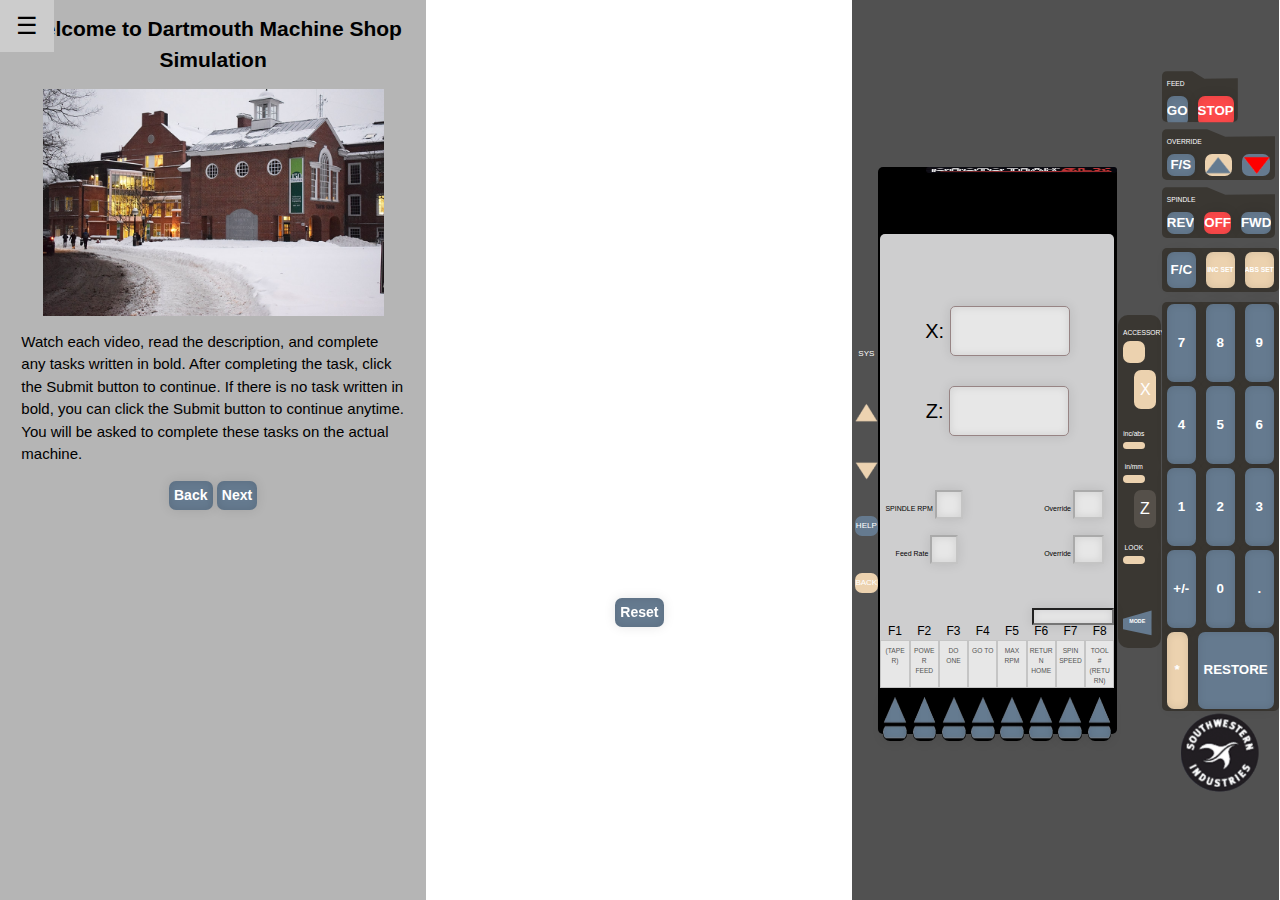
==== group1.html @ f1ad0936 "Three groups" ====
<!DOCTYPE html>
<html>
<head>
    <link rel="stylesheet" href="https://www.w3schools.com/w3css/4/w3.css">
    <link rel="stylesheet" href="res/css/styles.css">
    <script src="https://ajax.googleapis.com/ajax/libs/jquery/3.3.1/jquery.min.js"></script>
    <script src='https://d3js.org/d3.v3.min.js'></script>
    <script src="https://cdn.babylonjs.com/babylon.js"></script>
    <script src="https://preview.babylonjs.com/loaders/babylonjs.loaders.min.js"></script>
    <title>Lathe</title>

</head>

<body>

  <div class="w3-sidebar w3-bar-block w3-card w3-animate-left" style="display:none" id="mySidebar">
      <button class="w3-bar-item w3-button w3-large" onclick="w3_close()">Close &times;</button>
      <div class="btn-group">
          <button onclick="PlaylistVideo(0)"> Introduction</button>
          <button onclick="PlaylistVideo(1)"> Timelapse</button>
          <button onclick="PlaylistVideo(2)"> Safety</button>
          <button onclick="PlaylistVideo(3)">LatheParts</button>
          <button onclick="PlaylistVideo(4)">LoadingChuck</button>
          <button onclick="PlaylistVideo(5)">TurnOnSpindle</button>
          <button onclick="PlaylistVideo(6)">ConstantRPM</button>
          <button onclick="PlaylistVideo(7)">ConstantSFM</button>
          <button onclick="PlaylistVideo(8)">XZCoordinate</button>
          <button onclick="PlaylistVideo(9)">XZWheels</button>
          <button onclick="PlaylistVideo(10)">FineCoarseControl</button>
          <button onclick="PlaylistVideo(11)">ZCoordinate</button>
          <button onclick="PlaylistVideo(12)">XCoordinate</button>
          <button onclick="PlaylistVideo(13)">GoToPosition</button>
          <button onclick="PlaylistVideo(14)">AggressiveCut</button>
      </div>

    </div>

  <div id="main">

    <div class="w3-teal">
        <button id="openNav" class="w3-button w3-teal w3-xlarge" onclick="w3_open()">&#9776;</button>
      </div>

    <div class="split left">
          <div>
            <div id="title">Welcome to Dartmouth Machine Shop Simulation</div>
            <img id="cover" src="res/imgs/img_test1.jpg" />
            <iframe id="player" style="display:none" frameborder="0"></iframe>
            <p id="description" >Watch each video, read the description, and complete any tasks written in bold. After completing the task, click the Submit button to continue. If there is no task written in bold, you can click the Submit button to continue anytime. You will be asked to complete these tasks on the actual machine.</p>
            <input type="button" class="button" value="Back" onclick="switchVideo('back')" />
            <!-- <input type="button" class="button" value="PlayList" onclick="" /> -->
            <input type="button" class="button" value="Next" onclick="switchVideo('next')" />
          </div>

    </div>

    <div class="split mid">

        <canvas id="canvas"></canvas>



        <figure>
            <svg></svg>
        </figure>

        <input type="button" class="button" value="Reset" onclick="reset()"/>


    </div>

    <div class="split right" style="padding-top: 0px;">
        <section class="control-panel">
            <div class = "leftControlBtn">
                <button class = "rbtn1" id="sys">SYS </button>
                <button class = "rbtn1" id = "upbtn">  <img src="res/imgs/UU.png"> </button>
                <button class = "rbtn1" id = "downbtn">  <img src="res/imgs/DD.png"> </button>
                <button class = "rbtn1" id = "help">  HELP </button>
                <button class = "rbtn1" id = "back">  BACK </button>
            </div>

            <div class = "readout-full">
                <div class = "logo">
                    <img src="res/imgs/redbtn.png" id = 'redbtn'>
                    <img src="res/imgs/logo.png" id = 'readout-logo'>
                </div>

                <div class = "readout">
                    <div class = XZ-coord>
                        <div class = "x-coord">
                            <p> <label>X: </label> <input id=xvar type="text" value="" name="xvar" disabled/><br /></p>
                        </div>
                        <div class = "z-coord">
                            <p> <label>Z: </label> <input id=zvar type="text" value="" name="zvar" disabled/><br /></p>
                        </div>
                    </div>

                    <div class = "text-field">
                        <div class = "text_row1">
                            <p id="p0"> <label id='tx1'>SPINDLE RPM </label> <input id=rpm type="text" value="" name="rpm" disabled/><br /></p>
                            <p id="p1"> <label id='tx1'>Override </label> <input id=overrite type="text" value="" name="overrite" disabled/><br /></p>
                        </div>
                        <div class = "text_row1">
                            <p id="p2"> <label id='tx1'>Feed Rate </label> <input id=frate type="text" value="" name="frate" disabled/><br /></p>
                            <p id="p1"> <label id='tx1'>Override </label> <input id=overrite type="text" value="" name="overrite" disabled/><br /></p>
                        </div>

                    </div>

                    <input type="text" value="" id="buffer" readonly>

                    <div class = "function">
                        <div class = "fnumber">
                            <label id = "h1">F1</label>
                            <textarea id=f1 disabled>(TAPER)</textarea>
                        </div>
                        <div class = "fnumber">
                            <label id = "h1">F2</label>
                            <textarea id=f2 disabled>POWER FEED</textarea>
                        </div>
                        <div class = "fnumber">
                            <label id = "h1">F3</label>
                            <textarea id=f3 disabled>DO ONE</textarea>
                        </div>
                        <div class = "fnumber">
                            <label id = "h1">F4</label>
                            <textarea id=f4 disabled>GO TO</textarea>
                        </div>
                        <div class = "fnumber">
                            <label id = "h1">F5</label>
                            <textarea id=f5 disabled>MAX RPM</textarea>
                        </div>
                        <div class = "fnumber">
                            <label id = "h1">F6</label>
                            <textarea id=f6 disabled>RETURN HOME</textarea>
                        </div>
                        <div class = "fnumber">
                            <label id = "h1">F7</label>
                            <textarea id=f7 disabled>SPIN SPEED</textarea>
                        </div>
                        <div class = "fnumber">
                            <label id = "h1">F8</label>
                            <textarea id=f8 disabled>TOOL # (RETURN)</textarea>
                        </div>
                    </div>
                </div>


                <div class = "readou-button">
                    <input type="button" class = "rbtn" value=" " id="f1btn" onclick="controlPressed('TAPER')" style="background-image: url(res/imgs/rbtn.png); background-size:100% 100%;height: 100%;width: 10%;">
                    <input type="button" class = "rbtn" value=" " id="f2btn" onclick="controlPressed('POWERFEED')" style="background-image: url(res/imgs/rbtn.png); background-size:100% 100%;height: 100%;width: 10%;">
                    <input type="button" class = "rbtn" value=" " id="f3btn" onclick="controlPressed('DOONE')" style="background-image: url(res/imgs/rbtn.png); background-size:100% 100%;height: 100%;width: 10%;">
                    <input type="button" class = "rbtn" value=" " id="f4btn" onclick="controlPressed('GOTO')" style="background-image: url(res/imgs/rbtn.png); background-size:100% 100%;height: 100%;width: 10%;">
                    <input type="button" class = "rbtn" value=" " id="f5btn" onclick="controlPressed('MAX_RPM')" style="background-image: url(res/imgs/rbtn.png); background-size:100% 100%;height: 100%;width: 10%;">
                    <input type="button" class = "rbtn" value=" " id="f6btn" onclick="controlPressed('RETURNHOME')" style="background-image: url(res/imgs/rbtn.png); background-size:100% 100%;height: 100%;width: 10%;">
                    <input type="button" class = "rbtn" value=" " id="f7btn" onclick="controlPressed('RPM')" style="background-image: url(res/imgs/rbtn.png); background-size:100% 100%;height: 100%;width: 10%;">
                    <input type="button" class = "rbtn" value=" " id="f8btn" onclick="controlPressed('TOOLRET')" style="background-image: url(res/imgs/rbtn.png); background-size:100% 100%;height: 100%;width: 10%;">
                </div>
            </div>


            <div class = "xz-input">
                <div class = "accessory" id = "firtbtn">
                    <label id = "button-header"><btn_text>ACCESSORY</btn_text></label>
                    <button class = "accbutton" id = "acc"></button>
                </div>
                <button class = "XZbutton" id = "Xbutton">X</button>

                <div class = "accessory">
                    <label id = "button-header1"><btn_text>inc/abs</btn_text></label>
                    <button class = "accbutton" id = "inc-abs"></button>
                </div>

                <div class = "accessory">
                    <label id = "button-header1"><btn_text>in/mm</btn_text></label>
                    <button class = "accbutton" id = "in-mm"></button>
                </div>


                <button class = "XZbutton" id = "Zbutton">Z</button>

                <div class = "accessory" id = "lookdiv">
                    <label id = "button-header1"><btn_text>LOOK</btn_text></label>
                    <button class = "accbutton" id = "look"></button>
                </div>

                <button class = "XZbutton" id = "mode">MODE</button>
            </div>

            <div class = "leftKeybord" id = "row1">

                <div class = "row3" id= "firstrow">

                    <label id =  "SPINDLE"><btn_text>FEED</btn_text></label>
                    <div class = "btn">

                        <input type="button" class="sbutton" value="GO" id = "GO" onclick='controlPressed("GO");'/>
                        <input type="button" class="sbutton" value="STOP" id = "STOP"  onclick="setAbsPos()" />
                    </div>
                </div>

                <div class = "row3">
                    <label id =  "SPINDLE"><btn_text>OVERRIDE</btn_text></label>
                    <div class = "btn">
                        <input type="button" class="sbutton" value="F/S" id = "FS"  onclick="setAbsPos()" />
                        <button class = "sbutton" id = "UP">  <img src="res/imgs/UA.png"> </button>
                        <button class = "sbutton" id = "DOWN">  <img src="res/imgs/DA.png"> </button>
                    </div>
                </div>

                <div class = "row3">
                    <label id =  "SPINDLE"><btn_text>SPINDLE</btn_text></label>
                    <div class = "btn">
                        <input type="button" class="sbutton" value="REV" id = "rev"  onclick="spindle(this)"/>
                        <input type="button" class="sbutton" value="OFF" id = "off"  onclick="spindle(this)" />
                        <input type="button" class="sbutton" value="FWD" id = "FWD"  onclick="spindle(this)" />
                    </div>
                </div>

                <div class = "row4">
                    <input type="button" class="sbutton" value="F/C" onclick="controlPressed('FC')" id="FC" />
                    <input type="button" class="sbutton" value="INC SET" id="IncSet" onclick="setIncPos()" />
                    <input type="button" class="sbutton" value="ABS SET" id="AbsSet" onclick="setAbsPos()" />
                </div>

                <div class = 'keyboard'>
                    <div class = "row">
                        <input type="button" class="fbutton" id = "numButton" value="7" onclick="numberPressed(this)"; />
                        <input type="button" class="fbutton" id = "numButton" value="8" onclick="numberPressed(this)"; />
                        <input type="button" class="fbutton" id = "numButton" value="9" onclick="numberPressed(this)"; />
                    </div>
                    <div class = "row">
                        <input type="button" class="fbutton" id = "numButton" value="4" onclick="numberPressed(this)"; />
                        <input type="button" class="fbutton" id = "numButton" value="5" onclick="numberPressed(this)"; />
                        <input type="button" class="fbutton" id = "numButton" value="6" onclick="numberPressed(this)"; />
                    </div>
                    <div class = "row">
                        <input type="button" class="fbutton" id = "numButton" value="1" onclick="numberPressed(this)"; />
                        <input type="button" class="fbutton" id = "numButton" value="2" onclick="numberPressed(this)"; />
                        <input type="button" class="fbutton" id = "numButton" value="3" onclick="numberPressed(this)"; />
                    </div>
                    <div class = "row">
                        <input type="button" class="fbutton" value="+/-" onclick="numberPressed(this)"; />
                        <input type="button" class="fbutton" id = "numButton" value="0" onclick="numberPressed(this)"; />
                        <input type="button" class="fbutton" value="." onclick="numberPressed(this)"; />
                    </div>
                    <div class = "row">
                        <input type="button" class="fbutton" id="abtn" value="*" />
                        <input type="button" class="fbutton" id="restorebtn" value="RESTORE" onclick="restore()"; />
                    </div>
                </div>
                <div class = "buttomlogo">
                    <img src="res/imgs/bottomLogo.png" id = 'blogo'>
                </div>

            </div>

        </section>
    </div>
  </div>

<script>
function w3_open() {
  document.getElementById("main").style.marginLeft = "0%";
  document.getElementById("mySidebar").style.width = "25%";
  document.getElementById("mySidebar").style.display = "block";
  document.getElementById("openNav").style.display = 'none';
}
function w3_close() {
  document.getElementById("main").style.marginLeft = "0%";
  document.getElementById("mySidebar").style.display = "none";
  document.getElementById("openNav").style.display = "inline-block";
}
</script>

<script type="text/javascript" src="res/js/secret.js"></script>
<script type="text/javascript" src="res/js/lathe.js"></script>
<script type="text/javascript" src="res/js/group1.js"></script>
<script type="text/javascript" src="res/js/timer.js"></script>
<script type="text/javascript" src="res/js/simulation.js" defer></script>
</body>

</html>
---- res/css/styles.css ----
canvas#canvas {
    width: 98%;
    height: 400px;
    margin-top: 5px;
}

html {
  height: 70%;
}

body {
  height:100%;
    margin:0px;
}


section {
  border-radius: 5px;
}

p {
  text-align: left;
}

btn_text {
    font-size: 5pt;
}

.leftControlBtn {
  justify-content: center;
  display: flex;
  flex-direction: column;
  padding-left: 0.5%;
  height: 75%;
  width: 6%;
}

.rbtn1 {
  background: black;
  border: none;
  margin-top: 158%;
  height: 3%;
  text-decoration: none;
  display: inline-block;
  border-radius: 7px;
  cursor: pointer;
  padding-top: 0px;
  padding-bottom: 0px;
  padding-right: 0px;
  padding-left: 0px;

}


.rbtn1 img{
  width:100%;
  height: 98%;
}

button#sys,button#help,button#back {
  font-size: 6pt;
  color: white;
  text-align: center;
  background: transparent;
}


button#help {

    background-color: #657a8f;
}

button#back {
    background-color: #ecd2af;
}
button#upbtn,button#downbtn {
    background: transparent;
}

img#blogo {
    width: 70%;
}

.control-panel {
  display: flex;
  width: 100%;
  height: 100%;
  background: #515151;
  text-align: center;
  align-items: center;
  /* height: 600px; */
}


.readout-full{
  display: flex;
  flex-direction: column;
  align-items: flex-start;
  justify-content: space-around;
  width: 56%;
  height: 63%;
  background: black;
  border-radius: 5px;
}

img#readout-logo {
    width: 80%;
        height: 10%;
    border-radius: 5px;
}


.logo {
    flex-direction: row;
    width: 100%;
    display: flex;
    justify-content: flex-end;
    /* border-radius: 19px; */
}

img#redbtn {
    width: 20%;
    padding: -4px;
    padding-bottom: 20px;
    height: 10%;
}

/* This is the readout section */
.readout {
    display: flex;
      flex-direction: column;
      /* flex: 3; */
      width: 98%;
      margin-left: 1%;
      height: 88%;
      background: #cececf;
      text-align: center;
      /* flex-grow: 6; */
      border-radius: 5px;
      position: relative;
      justify-content: space-between;
      /* margin: 4px; */
      margin-bottom: 6%;
}
.readou-button {
  height: 8%;
  width: 100%;
  justify-content: space-evenly;
  display: flex;
  align-items: center;
  flex-direction: row;

}

img#rbtnimg {
    height: 38px;
}
.rbtn{
  background: black;
  border: none;
  margin-top: 15px;
  text-decoration: none;
  display: inline-block;
  border-radius: 7px;
  cursor: pointer;
}

input#xvar {
  border: 1px solid #978484!important;
  border-radius: 5px;
  height: 50px;
  width:120px;
    margin:40% 0 0 0;
}

input#zvar {
  border: 1px solid #978484!important;
  border-radius: 5px;
  height: 50px;
  width: 120px;
    margin:0 0 10% 0;
}

label {
  font-size: 20px;
}

.XZ-coord {
    display: flex;
    flex-direction: column;
    align-items: center;
}

.text_row1 {
    display: flex;
      flex-direction: row;
      height: 50%;
      align-items: flex-start;
      justify-content: space-between;
      /* margin: 0 10% 0; */
}

p#p0 {
    width: 40%;
    margin-left: 5px;
    margin-top: 0px;
    margin-bottom: 0px;

}

p#p1 {
    width: 30%;
    margin-left: 5px;
    margin-top: 0px;
    margin-bottom: 0px;

}

p#p2 {
    width: 40%;
    margin-left: 6.5%;
    margin-top: 0px;
    margin-bottom: 0px;

}

label#tx1 {
    font-size: 7px;
}
input#rpm {
  width: 30%;
  height: 80%;
}
input#overrite {
    width: 44%;
    height: 80%;
}
input#frate {
  width: 30%;
  height: 80%;
}
.text-field {
  display: flex;
  flex-direction: column;
  width: 100%;
      height: 20%;
}


input {
  font-family:Helvetica, Arial, sans-serif;
  font-size:15pt;
  /* border: 5px solid white; */
  -webkit-box-shadow:
    inset 0 0 5px  rgba(0,0,0,0.1),
          0 0 8px rgba(0,0,0,0.1);
  -moz-box-shadow:
    inset 0 0 8px  rgba(0,0,0,0.1),
          0 0 12px rgba(0,0,0,0.1);
  box-shadow:
    inset 0 0 8px  rgba(0,0,0,0.1),
          0 0 12px rgba(0,0,0,0.1);
  /* padding: 15px; */
  background: rgba(255,255,255,0.5);
  /* margin: 0 0 10px 0; */
}

input#buffer {
    width: 35%;
    height: 4%;
    position: absolute;
    bottom: 11%;
    right: 0;
    font-size: 8pt;
}

.fnumber {
    display: flex;
    width: 12.5%;
    height: 100%;
    flex-direction: column;
    margin-top: 19px;
}

.function {
    height: 16%;
    display: flex;
}

label#h1 {
    font-size: 12px;
}

textarea {
    resize: none;
    text-align: center;
    font-size: 5pt;
    background-color: #e7e7e7;
    width: 100%;
    height: 68%;
    padding-top: 16%;
}

/* This is the XZ input section */
.xz-input {
  font-size: 14px;
  display: flex;
  margin-left: 0.3%;
  flex-direction: column;
  align-items: flex-start;
  width: 10%;
  justify-content: space-between;
  height: 37%;
  border-radius: 10px;
  background: #3a3732;
  margin-top: 15%;
}

.XZbutton {
  background: #ecd2af;
  border: none;
  color: white;
  height: 40px;
  width: 51%;
  text-align: center;
  text-decoration: none;
  display: inline-block;
  border-radius: 7px;
  font-size: 16px;
  margin: 7px 5px;
  cursor: pointer;

}


.accessory{
  display: flex;
  width: 51%;
  height: 30px;
  flex-direction: column;
  margin-left: 5px;
  margin-top: 5px;
}

div#firtbtn {
    height: 45px;
}

label#button-header {
    color: white;
    font-size: 14px;

}

label#button-header1 {
    color: white;
    font-size: 14px;
}

button#mode {
  clip-path: polygon(0 41%, 100% 19%, 100% 84%, 0 68%);
  width: 67%;
  font-size: 12px;
  font-weight: 600;
  margin-top: 39px;
  font-size: 4pt;
  }

.accbutton {
    background: #ecd2af;
    border: none;
    /* color: white; */
    height: 100%;
    width: 100%;
    /* padding: 0px 10px; */
    /* text-align: center; */
    /* text-decoration: none; */
    display: inline-block;
    border-radius: 7px;
    font-size: 16px;
    /* margin: 7px 5px; */
    cursor: pointer;
  }

button#Xbutton, #Zbutton {
    align-self: flex-end;

}

#lookdiv{
  margin-top: 0px;
}

#Zbutton {
  background: #55504a;
}

#mode {
  background-color: #657a8f;
}


/* This is the button-control seciton*/

.keyboard {
  display: flex;
  flex-direction: column;
  align-items: center;
  justify-content: space-evenly;
  width: 100%;
  height: 50%;
  flex: 2;
  background: #3a3732;
  border-radius: 5px;
}

.leftKeybord {
  display: flex;
      flex-direction: column;
      align-items: flex-start;
      justify-content: space-evenly;
      width: 100%;
      height: 81%;
      flex: 2;
      border-radius: 5px;
      margin-left: 0.3%;
      margin-bottom: 10%;
}


.row3{
  display: flex;
  flex-direction: column;
  align-items: flex-start;
  border-radius: 5px;
  background: #3a3732;
  width: 97%;
  margin-top: 7px;
  clip-path: polygon(40% 0, 56% 15%, 100% 14%, 100% 100%, 0 100%, 0 0);
}

.row4{
    display: flex;
    flex-direction: row;
    border-radius: 5px;
    background: #3a3732;
    width: 100%;
    margin-top: 10px;
    margin-bottom: 10px;
    height: 6%;

}

.btn{
  display: flex;
  flex-direction: row;
  width: 100%;
}

.row {
  display: flex;
  flex-direction: row;
  width: 100%;
  height: 20%;
}

.sbutton {
  background-color: #657a8f;
  border: none;
  color: white;
  width:33.3%;
  text-align: center;
  text-decoration: none;
  display: inline-block;
  border-radius: 7px;
  font-size: 12px;
  margin: 4px 5px;
  font-weight: bold;
  cursor: pointer;
  background-repeat:no-repeat;
  padding-left: 0px;
  padding-right: 0px;
}
.sbutton:hover, .rbtn:hover, .rbtn:hover, .accbutton:hover, .fbutton:hover, .subbutton:hover, .XZbutton:hover,
.rbtn1:hover {
  box-shadow: 0 12px 16px 0 rgba(0,0,0,0.24), 0 17px 50px 0 rgba(0,0,0,0.19);
}

/* padding-top: 12px;
clip-path: polygon(47% 0, 56% 15%, 100% 14%, 100% 100%, 0 100%, 0 0); */

.subbutton {
  background-color: #657a8f;
  border: none;
  color: white;
  text-align: center;
  text-decoration: none;
  display: inline-block;
  border-radius: 7px;
  font-size: 14px;
  margin: 4px 5px;
  font-weight: bold;
  cursor: pointer;
  padding: 6px 8px;


}

#FC {
  font-size: 10pt;
}

#IncSet {
  background-color: #ecd2af;
  font-size: 5pt;
}

#AbsSet {
  background-color: #ecd2af;
  font-size: 5pt;
}

#rev {
  font-size: 10pt;
}

#off {
  font-size: 10pt;
  background: #fc494a;
}

#FWD {
  font-size: 10pt;
}

#FS {
    font-size: 10pt;
    width: 33%;
}

#UP {
  width: 33%;
  background-color: #ecd2af;
}

#DOWN {
  width: 33%;
}

.sbutton img{
  width: 96%;
  height: 96%;
}
#GO {
  width: 48%;
  font-size: 10pt;
  height: 100%;
  text-align: center;
}

#STOP {
  background: #fc494a;
  width: 48%;
  font-size: 10pt;
  height: 100%;
}
#row1{
  width:20%
}

#firstrow {
    width: 65%;
}
#SPINDLE{
  font-size: 14px;
  color: white;
  padding-left: 5px;
}


.fbutton {
  background-color: #657a8f;
  border: none;
  color: white;
  width: 33.3%;
  text-align: center;
  text-decoration: none;
  display: inline-block;
  border-radius: 7px;
  font-size: 10pt;
  margin: 2px 5px;
  font-weight: bold;
  cursor: pointer;
}

#restorebtn{
    width:67.7%;
    background-color: #657a8f;

}

#abtn{
    background-color: #ecd2af;
}


.video{
  box-shadow: 0 12px 16px 0 rgba(0,0,0,0.24), 0 17px 50px 0 rgba(0,0,0,0.19);
  border-radius: 7px;
  background-color: #657a8f;
  display: flex;
  flex-direction: column;
}

/* Split the screen into three columns */
.split {
  height: 100%;
  position: fixed;
  z-index: 1;
  top: 0;
  /* //overflow-x: scroll; */
}

/* Control the left side */
.left {
    width: 33.3%;
    text-align: center;
    overflow-y: scroll;
    background: #b5b5b5;
}

/* Control the middle */
.mid {
    left: 33.3%;
    width: 33.3%;
    text-align: center;
}

/* Control the right side */
.right {
    left: 66.6%;
    width: 33.3%;
    display:flex;
    justify-content:center;
    flex-direction:column;
    background: #515151;
}

#title {
    font-size: 1.4em;
    font-family: Helvetica, Arial, sans-serif;
    margin-top: 3%;
    margin-bottom: 3%;
    font-weight: bold;
}

#cover {
    display: block;
    margin: auto;
    width: 80%;
    height: 50%;
}

#player {
    /* display property set programmatically */
    margin: auto;
    width: 24em;
    height: 16em;
}

#description {
    font-size: 1em;
    padding-left: 5%;
    padding-right: 5%;
    font-family: Helvetica, Arial, sans-serif;
}

/* Setting space for a break element for the description text */
br {
    line-height: 170%;
}

.button {
    display: table-cell;
    background-color: #657a8f;
    border: none;
    color: white;
    padding: 0.9% 1.2%;
    text-align: center;
    text-decoration: none;
    border-radius: 7px;
    font-size: 14px;
    font-weight: bold;
    cursor: pointer;
    margin-bottom: 3%;
}

#Timer {
    background-color:#419D78;
    color:#EFD0CA;
    font-size:20px;
    text-align:center;
}

.outer1 {
    fill: black;
}

.outer2 {
    fill: #5D5D5D;
}

.rotatable1 {
    fill: #5D5D5D;
}

.rotatable2 {
    fill: black;
}

.cutting_tool {
    fill: #323232;
}

hr {
    margin-bottom: 15px;
}
.w3-sidebar, .w3-bar-block, .w3-card, .w3-animate-left, .w3-teal {
    /* left: 66.6%;
    width: 33.3%; */
    position: absolute;
    z-index: 999;
}

.btn-group button {
  background-color: black; /* Green background */
  border: 1px solid green; /* Green border */
  color: white; /* White text */
  padding: 10px; /* Some padding */
  cursor: pointer; /* Pointer/hand icon */
  width: 100%; /* Set a width if needed */
  display: block; /* Make the buttons appear below each other */
}

.btn-group button:not(:last-child) {
  border-bottom: none; /* Prevent double borders */
}

/* Add a background color on hover */
.btn-group button:hover {
  background-color: #3e8e41;
}

.w3-sidebar, .w3-bar-block, .w3-card, .w3-animate-left, .w3-teal {
    /* left: 66.6%;
    width: 33.3%; */
    position: absolute;
    z-index: 999;
}

.btn-group button {
  background-color: black; /* Green background */
  border: 1px solid green; /* Green border */
  color: white; /* White text */
  padding: 10px; /* Some padding */
  cursor: pointer; /* Pointer/hand icon */
  width: 100%; /* Set a width if needed */
  display: block; /* Make the buttons appear below each other */
}

.btn-group button:not(:last-child) {
  border-bottom: none; /* Prevent double borders */
}

/* Add a background color on hover */
.btn-group button:hover {
  background-color: #3e8e41;
}
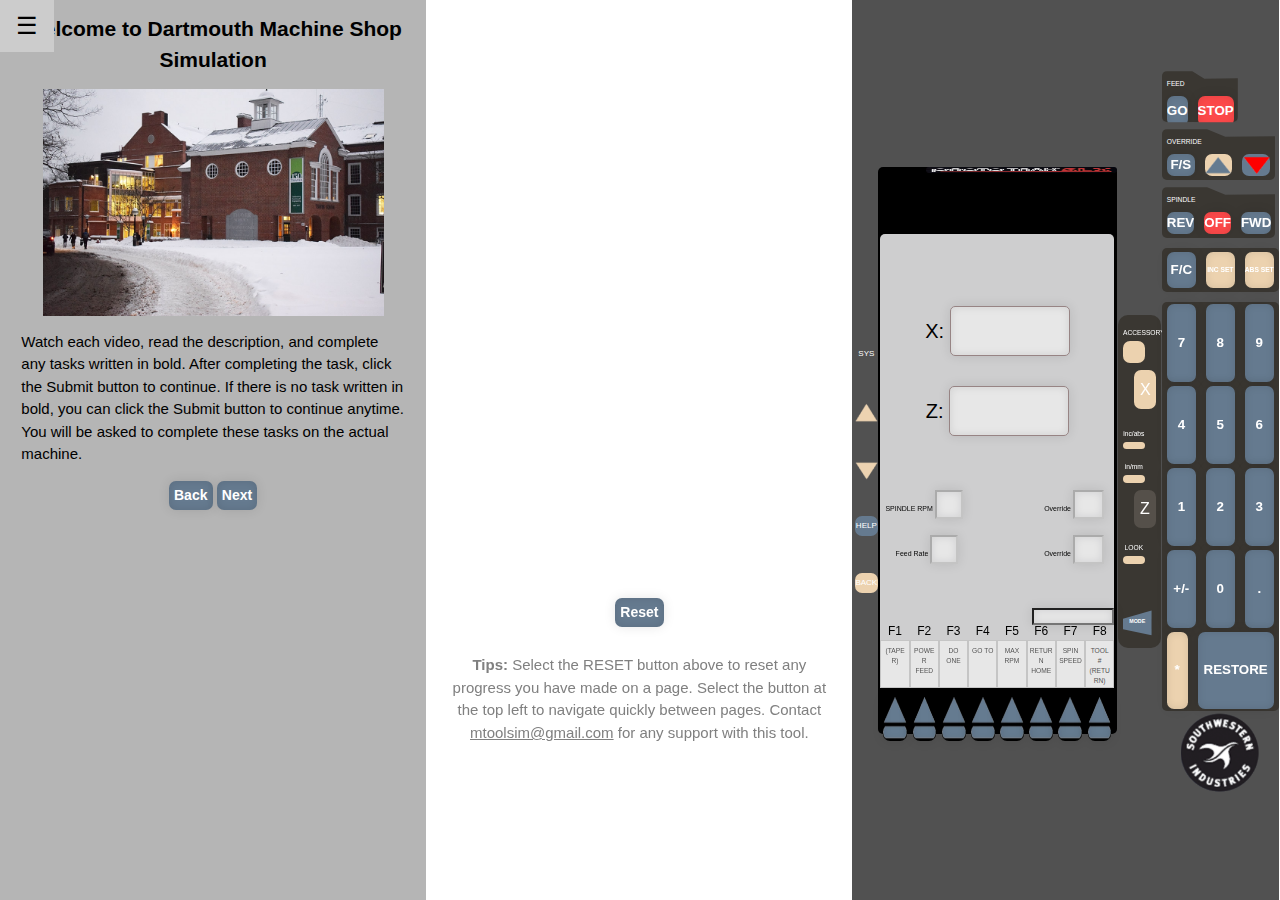
==== commit 9b9e2902: "Fixed some problems between different group pages" ====
--- a/group1.html
+++ b/group1.html
@@ -46,9 +46,9 @@
             <div id="title">Welcome to Dartmouth Machine Shop Simulation</div>
             <img id="cover" src="res/imgs/img_test1.jpg" />
             <iframe id="player" style="display:none" frameborder="0"></iframe>
-            <p id="description" >Watch each video, read the description, and complete any tasks written in bold. After completing the task, click the Submit button to continue. If there is no task written in bold, you can click the Submit button to continue anytime. You will be asked to complete these tasks on the actual machine.</p>
+            <p id="description" class="description">Watch each video, read the description, and complete any tasks written in bold. After completing the task, click the Submit button to continue. If there is no task written in bold, you can click the Submit button to continue anytime. You will be asked to complete these tasks on the actual machine.</p>
+            <p id="todo" class="description"></p>
             <input type="button" class="button" value="Back" onclick="switchVideo('back')" />
-            <!-- <input type="button" class="button" value="PlayList" onclick="" /> -->
             <input type="button" class="button" value="Next" onclick="switchVideo('next')" />
           </div>
 
@@ -57,14 +57,14 @@
     <div class="split mid">
 
         <canvas id="canvas"></canvas>
-
-
 
         <figure>
             <svg></svg>
         </figure>
 
         <input type="button" class="button" value="Reset" onclick="reset()"/>
+
+        <p class="description" style="text-align:center;color:gray"><strong>Tips:</strong> Select the RESET button above to reset any progress you have made on a page. Select the button at the top left to navigate quickly between pages. Contact <a href="mailto:mtoolsim@gmail.com">mtoolsim@gmail.com</a> for any support with this tool.</p>
 
 
     </div>
--- a/res/css/styles.css
+++ b/res/css/styles.css
@@ -665,11 +665,11 @@
 #player {
     /* display property set programmatically */
     margin: auto;
-    width: 24em;
-    height: 16em;
-}
-
-#description {
+    width: 30em;
+    height: 20em;
+}
+
+.description {
     font-size: 1em;
     padding-left: 5%;
     padding-right: 5%;
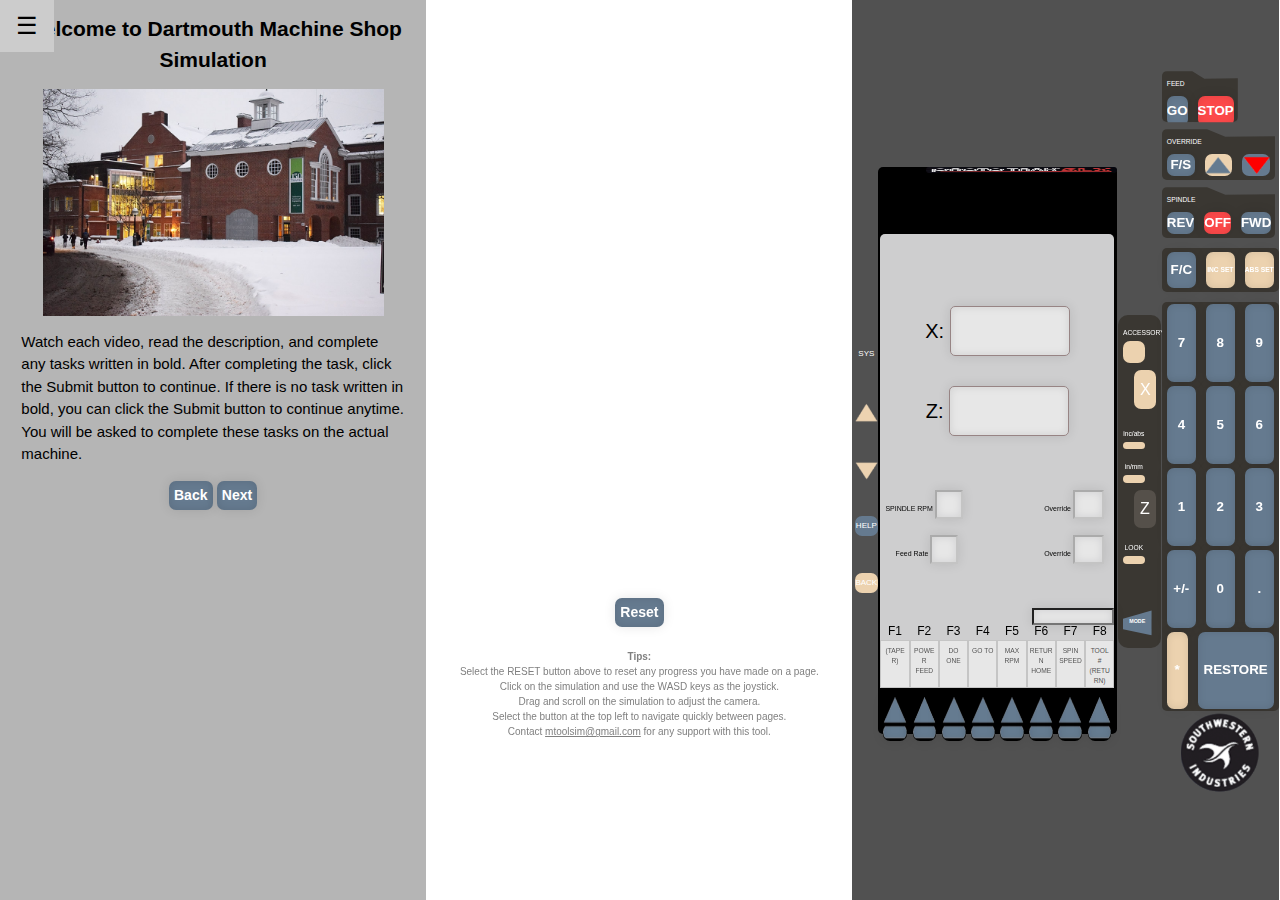
==== commit 42d5e305: "Adjusted text at the bottom of the pages ... done for tonight" ====
--- a/group1.html
+++ b/group1.html
@@ -64,7 +64,7 @@
 
         <input type="button" class="button" value="Reset" onclick="reset()"/>
 
-        <p class="description" style="text-align:center;color:gray"><strong>Tips:</strong> Select the RESET button above to reset any progress you have made on a page. Select the button at the top left to navigate quickly between pages. Contact <a href="mailto:mtoolsim@gmail.com">mtoolsim@gmail.com</a> for any support with this tool.</p>
+        <p class="description" style="text-align:center;color:gray;font-size:x-small"><strong>Tips:</strong><br>Select the RESET button above to reset any progress you have made on a page.<br>Click on the simulation and use the WASD keys as the joystick.<br>Drag and scroll on the simulation to adjust the camera.<br>Select the button at the top left to navigate quickly between pages.<br>Contact <a href="mailto:mtoolsim@gmail.com">mtoolsim@gmail.com</a> for any support with this tool.</p>
 
 
     </div>
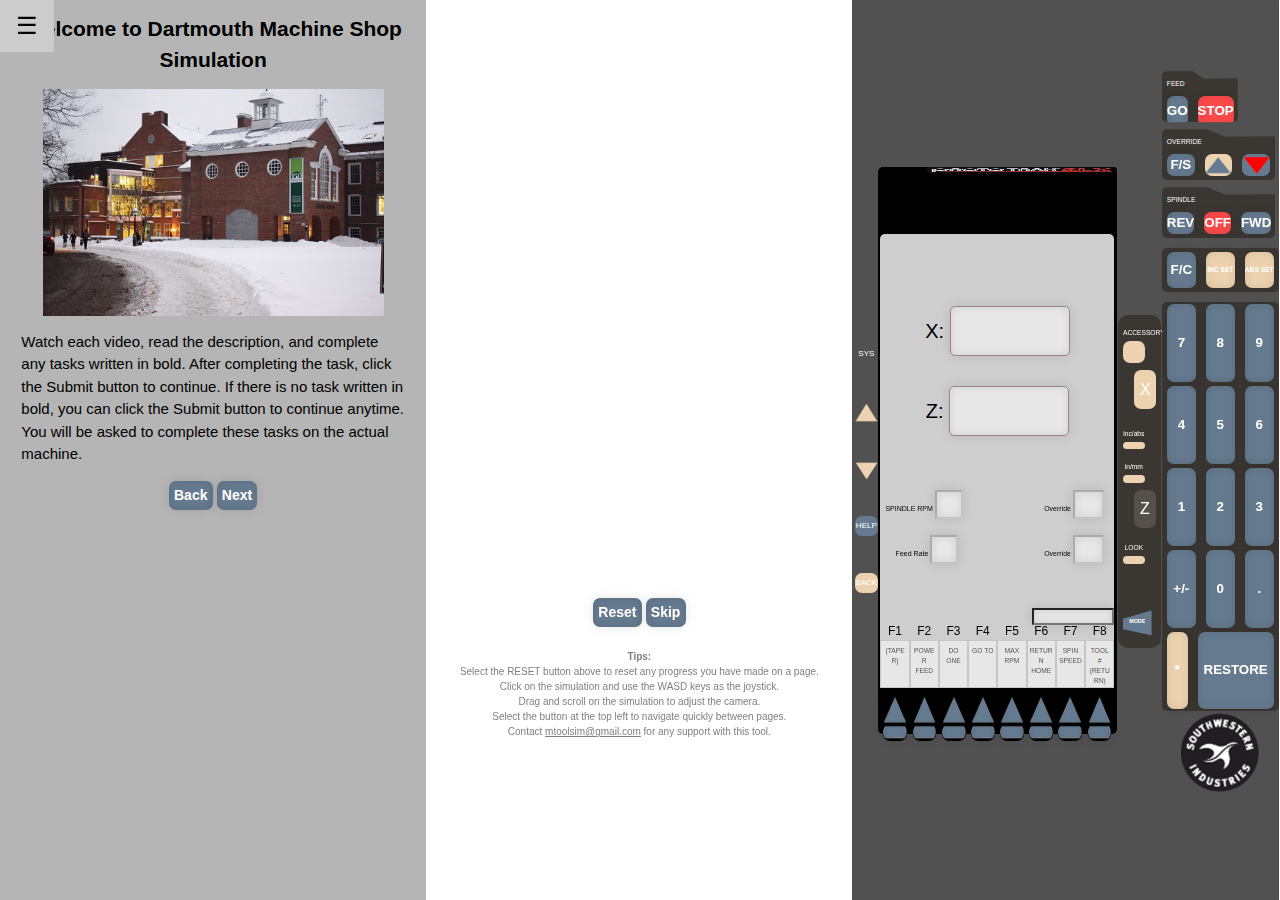
==== commit 0a3cd6ee: "Added skip button for group 1" ====
--- a/group1.html
+++ b/group1.html
@@ -64,8 +64,8 @@
 
         <input type="button" class="button" value="Reset" onclick="reset()"/>
 
+        <input type="button" class="button" value="Skip" onclick="skipTask()"/>
         <p class="description" style="text-align:center;color:gray;font-size:x-small"><strong>Tips:</strong><br>Select the RESET button above to reset any progress you have made on a page.<br>Click on the simulation and use the WASD keys as the joystick.<br>Drag and scroll on the simulation to adjust the camera.<br>Select the button at the top left to navigate quickly between pages.<br>Contact <a href="mailto:mtoolsim@gmail.com">mtoolsim@gmail.com</a> for any support with this tool.</p>
-
 
     </div>
 
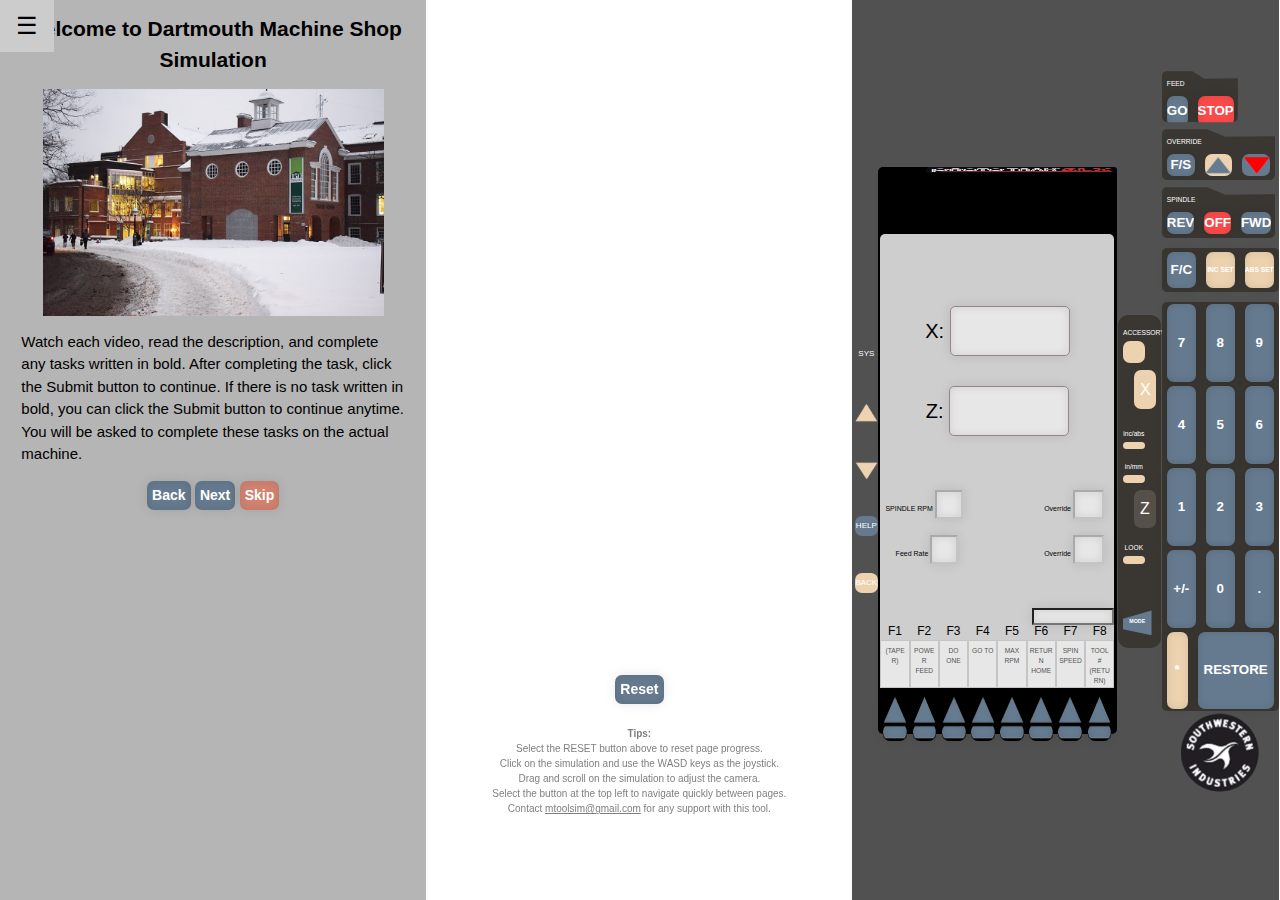
==== commit 297e293c: "Added adjustments to work better on mobile" ====
--- a/group1.html
+++ b/group1.html
@@ -50,6 +50,7 @@
             <p id="todo" class="description"></p>
             <input type="button" class="button" value="Back" onclick="switchVideo('back')" />
             <input type="button" class="button" value="Next" onclick="switchVideo('next')" />
+            <input id="skip" type="button" class="button" value="Skip" onclick="skipTask()"/>
           </div>
 
     </div>
@@ -58,14 +59,12 @@
 
         <canvas id="canvas"></canvas>
 
-        <figure>
-            <svg></svg>
-        </figure>
+        <svg class="svg-container"></svg>
 
         <input type="button" class="button" value="Reset" onclick="reset()"/>
 
-        <input type="button" class="button" value="Skip" onclick="skipTask()"/>
-        <p class="description" style="text-align:center;color:gray;font-size:x-small"><strong>Tips:</strong><br>Select the RESET button above to reset any progress you have made on a page.<br>Click on the simulation and use the WASD keys as the joystick.<br>Drag and scroll on the simulation to adjust the camera.<br>Select the button at the top left to navigate quickly between pages.<br>Contact <a href="mailto:mtoolsim@gmail.com">mtoolsim@gmail.com</a> for any support with this tool.</p>
+
+        <p class="description" style="text-align:center;color:gray;font-size:x-small"><strong>Tips:</strong><br>Select the RESET button above to reset page progress.<br>Click on the simulation and use the WASD keys as the joystick.<br>Drag and scroll on the simulation to adjust the camera.<br>Select the button at the top left to navigate quickly between pages.<br>Contact <a href="mailto:mtoolsim@gmail.com">mtoolsim@gmail.com</a> for any support with this tool.</p>
 
     </div>
 
--- a/res/css/styles.css
+++ b/res/css/styles.css
@@ -1,9 +1,5 @@
 
-canvas#canvas {
-    width: 98%;
-    height: 400px;
-    margin-top: 5px;
-}
+
 
 html {
   height: 70%;
@@ -622,30 +618,11 @@
   /* //overflow-x: scroll; */
 }
 
-/* Control the left side */
-.left {
-    width: 33.3%;
-    text-align: center;
-    overflow-y: scroll;
-    background: #b5b5b5;
-}
-
-/* Control the middle */
-.mid {
-    left: 33.3%;
-    width: 33.3%;
-    text-align: center;
-}
-
-/* Control the right side */
-.right {
-    left: 66.6%;
-    width: 33.3%;
-    display:flex;
-    justify-content:center;
-    flex-direction:column;
-    background: #515151;
-}
+
+
+
+
+
 
 #title {
     font-size: 1.4em;
@@ -696,6 +673,10 @@
     margin-bottom: 3%;
 }
 
+.button#skip{
+    background-color: #d18270;
+}
+
 #Timer {
     background-color:#419D78;
     color:#EFD0CA;
@@ -777,3 +758,83 @@
 .btn-group button:hover {
   background-color: #3e8e41;
 }
+
+canvas#canvas {
+    width: 98%;
+    height: 50%;
+    margin-top: 5px;
+}
+
+.svg-container {
+    width:100%;
+    height:23%;
+    /* border: 1px dotted silver; */
+}
+
+.left {
+    text-align: center;
+    overflow-y: scroll;
+    background: #b5b5b5;
+}
+
+/* Control the middle */
+.mid {
+    text-align: center;
+}
+
+/* Control the right side */
+.right {
+    display:flex;
+    justify-content:center;
+    flex-direction:column;
+    background: #515151;
+}
+
+@media all and (orientation:portrait) {
+    /* Control the left side */
+    .left {
+        display:none
+    }
+
+    /* Control the middle */
+    .mid {
+        left: 0%;
+        width: 100%;
+    }
+
+    /* Control the right side */
+    .right {
+        display:none
+    }
+
+    canvas#canvas {
+        margin-top: 15%;
+        margin-bottom:15%;
+    }
+
+    .description {
+        display:none
+    }
+
+
+}
+@media all and (orientation:landscape) {
+    /* Control the left side */
+    .left {
+        width: 33.3%;
+    }
+
+    /* Control the middle */
+    .mid {
+        left: 33.3%;
+        width: 33.3%;
+    }
+
+    /* Control the right side */
+    .right {
+        left: 66.6%;
+        width: 33.3%;
+    }
+
+
+}
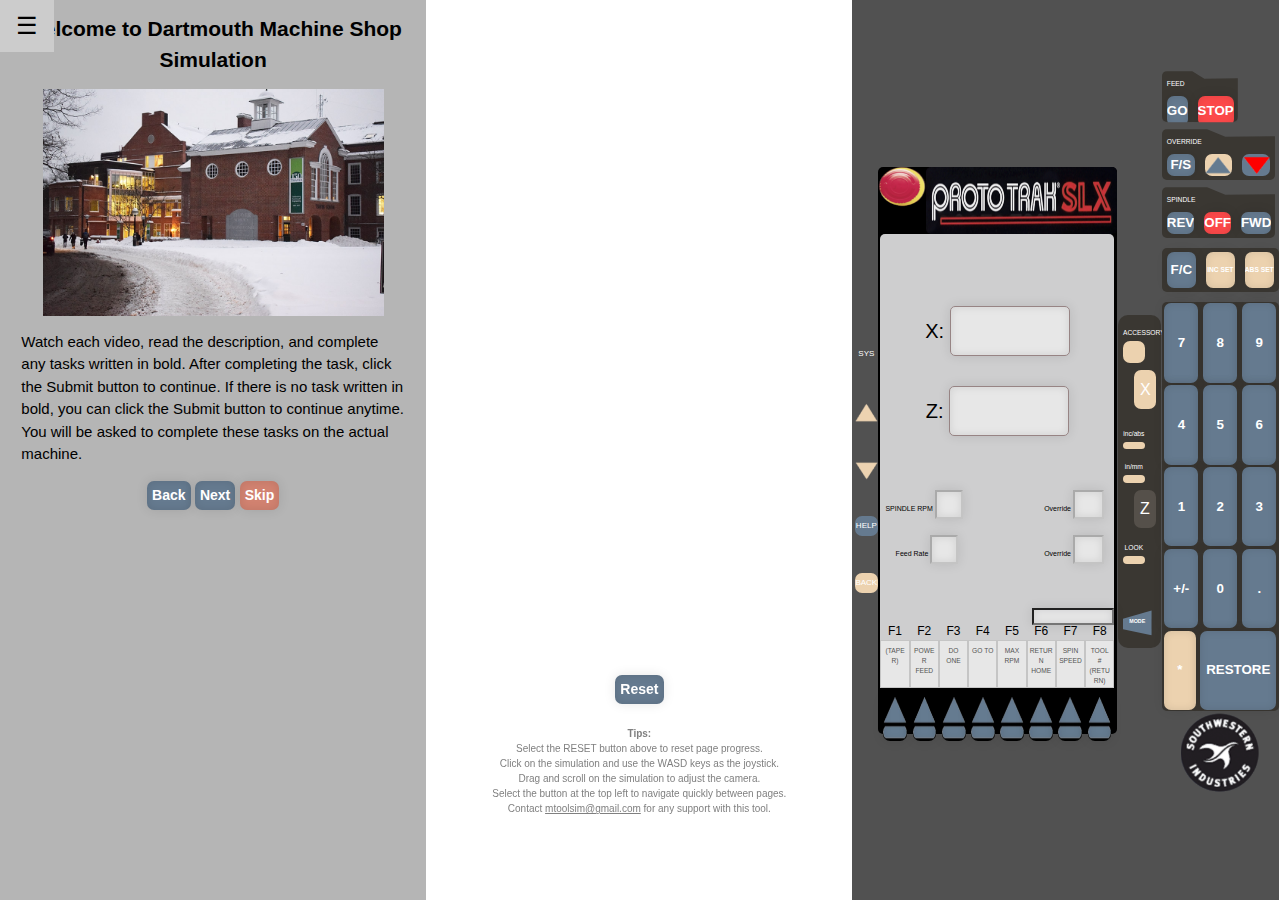
==== commit d57b22e5: "Added responsive design for control display in mobile." ====
--- a/group1.html
+++ b/group1.html
@@ -1,5 +1,6 @@
 <!DOCTYPE html>
 <html>
+
 <head>
     <link rel="stylesheet" href="https://www.w3schools.com/w3css/4/w3.css">
     <link rel="stylesheet" href="res/css/styles.css">
@@ -7,276 +8,309 @@
     <script src='https://d3js.org/d3.v3.min.js'></script>
     <script src="https://cdn.babylonjs.com/babylon.js"></script>
     <script src="https://preview.babylonjs.com/loaders/babylonjs.loaders.min.js"></script>
+    <meta name="viewport" content="width=device-width">
     <title>Lathe</title>
 
 </head>
 
 <body>
 
-  <div class="w3-sidebar w3-bar-block w3-card w3-animate-left" style="display:none" id="mySidebar">
-      <button class="w3-bar-item w3-button w3-large" onclick="w3_close()">Close &times;</button>
-      <div class="btn-group">
-          <button onclick="PlaylistVideo(0)"> Introduction</button>
-          <button onclick="PlaylistVideo(1)"> Timelapse</button>
-          <button onclick="PlaylistVideo(2)"> Safety</button>
-          <button onclick="PlaylistVideo(3)">LatheParts</button>
-          <button onclick="PlaylistVideo(4)">LoadingChuck</button>
-          <button onclick="PlaylistVideo(5)">TurnOnSpindle</button>
-          <button onclick="PlaylistVideo(6)">ConstantRPM</button>
-          <button onclick="PlaylistVideo(7)">ConstantSFM</button>
-          <button onclick="PlaylistVideo(8)">XZCoordinate</button>
-          <button onclick="PlaylistVideo(9)">XZWheels</button>
-          <button onclick="PlaylistVideo(10)">FineCoarseControl</button>
-          <button onclick="PlaylistVideo(11)">ZCoordinate</button>
-          <button onclick="PlaylistVideo(12)">XCoordinate</button>
-          <button onclick="PlaylistVideo(13)">GoToPosition</button>
-          <button onclick="PlaylistVideo(14)">AggressiveCut</button>
-      </div>
+    <div class="w3-sidebar w3-bar-block w3-card w3-animate-left" style="display:none" id="mySidebar">
+        <button class="w3-bar-item w3-button w3-large" onclick="closeSidebar()">Close &times;</button>
+        <div class="btn-group">
+            <button onclick="PlaylistVideo(0)">Introduction</button>
+            <button onclick="PlaylistVideo(1)">Timelapse</button>
+            <button onclick="PlaylistVideo(2)">Safety</button>
+            <button onclick="PlaylistVideo(3)">LatheParts</button>
+            <button onclick="PlaylistVideo(4)">LoadingChuck</button>
+            <button onclick="PlaylistVideo(5)">TurnOnSpindle</button>
+            <button onclick="PlaylistVideo(6)">ConstantRPM</button>
+            <button onclick="PlaylistVideo(7)">ConstantSFM</button>
+            <button onclick="PlaylistVideo(8)">XZCoordinate</button>
+            <button onclick="PlaylistVideo(9)">XZWheels</button>
+            <button onclick="PlaylistVideo(10)">FineCoarseControl</button>
+            <button onclick="PlaylistVideo(11)">ZCoordinate</button>
+            <button onclick="PlaylistVideo(12)">XCoordinate</button>
+            <button onclick="PlaylistVideo(13)">GoToPosition</button>
+            <button onclick="PlaylistVideo(14)">AggressiveCut</button>
+        </div>
 
     </div>
 
-  <div id="main">
-
-    <div class="w3-teal">
-        <button id="openNav" class="w3-button w3-teal w3-xlarge" onclick="w3_open()">&#9776;</button>
-      </div>
-
-    <div class="split left">
-          <div>
-            <div id="title">Welcome to Dartmouth Machine Shop Simulation</div>
-            <img id="cover" src="res/imgs/img_test1.jpg" />
-            <iframe id="player" style="display:none" frameborder="0"></iframe>
-            <p id="description" class="description">Watch each video, read the description, and complete any tasks written in bold. After completing the task, click the Submit button to continue. If there is no task written in bold, you can click the Submit button to continue anytime. You will be asked to complete these tasks on the actual machine.</p>
-            <p id="todo" class="description"></p>
-            <input type="button" class="button" value="Back" onclick="switchVideo('back')" />
-            <input type="button" class="button" value="Next" onclick="switchVideo('next')" />
-            <input id="skip" type="button" class="button" value="Skip" onclick="skipTask()"/>
-          </div>
-
+    <div id="main">
+
+        <div id="hamburger" class="w3-teal">
+            <button id="openNav" class="w3-button w3-teal w3-xlarge" onclick="openSidebar()">&#9776;</button>
+        </div>
+
+        <div class="split left">
+            <div>
+                <div id="title">Welcome to Dartmouth Machine Shop Simulation</div>
+                <img id="cover" src="res/imgs/img_test1.jpg" />
+                <iframe id="player" style="display:none" frameborder="0"></iframe>
+                <p id="description" class="description">Watch each video, read the description, and complete any tasks
+                    written in bold. After completing the task, click the Submit button to continue. If there is no task
+                    written in bold, you can click the Submit button to continue anytime. You will be asked to complete
+                    these tasks on the actual machine.</p>
+                <p id="todo" class="description"></p>
+                <input type="button" class="button" value="Back" onclick="switchVideo('back')" />
+                <input type="button" class="button" value="Next" onclick="switchVideo('next')" />
+                <input id="skip" type="button" class="button" value="Skip" onclick="skipTask()" />
+            </div>
+
+        </div>
+
+        <div class="split mid">
+
+            <canvas id="canvas"></canvas>
+
+            <svg class="svg-container"></svg>
+
+            <input type="button" class="button" value="Reset" onclick="reset()" />
+
+
+            <p class="description" style="text-align:center;color:gray;font-size:x-small">
+                <strong>Tips:</strong><br>Select the RESET button above to reset page progress.<br>Click on the
+                simulation and use the WASD keys as the joystick.<br>Drag and scroll on the simulation to adjust the
+                camera.<br>Select the button at the top left to navigate quickly between pages.<br>Contact <a
+                    href="mailto:mtoolsim@gmail.com">mtoolsim@gmail.com</a> for any support with this tool.</p>
+
+        </div>
+
+        <div class="split right" style="padding-top: 0px;">
+            <section class="control-panel">
+                <div class="leftControlBtn">
+                    <button class="rbtn1" id="sys">SYS </button>
+                    <button class="rbtn1" id="upbtn"> <img src="res/imgs/UU.png"> </button>
+                    <button class="rbtn1" id="downbtn"> <img src="res/imgs/DD.png"> </button>
+                    <button class="rbtn1" id="help"> HELP </button>
+                    <button class="rbtn1" id="back"> BACK </button>
+                </div>
+
+                <div class="readout-full">
+                    <div class="logo">
+                        <img src="res/imgs/redbtn.png" id='redbtn'>
+                        <img src="res/imgs/logo.png" id='readout-logo'>
+                    </div>
+
+                    <div class="readout">
+                        <div class=XZ-coord>
+                            <div class="x-coord">
+                                <p> <label>X: </label> <input id=xvar type="text" value="" name="xvar" disabled /><br />
+                                </p>
+                            </div>
+                            <div class="z-coord">
+                                <p> <label>Z: </label> <input id=zvar type="text" value="" name="zvar" disabled /><br />
+                                </p>
+                            </div>
+                        </div>
+
+                        <div class="text-field">
+                            <div class="text_row1">
+                                <p id="p0"> <label id='tx1'>SPINDLE RPM </label> <input id=rpm type="text" value=""
+                                        name="rpm" disabled /><br /></p>
+                                <p id="p1"> <label id='tx1'>Override </label> <input id=overrite type="text" value=""
+                                        name="overrite" disabled /><br /></p>
+                            </div>
+                            <div class="text_row1">
+                                <p id="p2"> <label id='tx1'>Feed Rate </label> <input id=frate type="text" value=""
+                                        name="frate" disabled /><br /></p>
+                                <p id="p1"> <label id='tx1'>Override </label> <input id=overrite type="text" value=""
+                                        name="overrite" disabled /><br /></p>
+                            </div>
+
+                        </div>
+
+                        <input type="text" value="" id="buffer" readonly>
+
+                        <div class="function">
+                            <div class="fnumber">
+                                <label id="h1">F1</label>
+                                <textarea id=f1 disabled>(TAPER)</textarea>
+                            </div>
+                            <div class="fnumber">
+                                <label id="h1">F2</label>
+                                <textarea id=f2 disabled>POWER FEED</textarea>
+                            </div>
+                            <div class="fnumber">
+                                <label id="h1">F3</label>
+                                <textarea id=f3 disabled>DO ONE</textarea>
+                            </div>
+                            <div class="fnumber">
+                                <label id="h1">F4</label>
+                                <textarea id=f4 disabled>GO TO</textarea>
+                            </div>
+                            <div class="fnumber">
+                                <label id="h1">F5</label>
+                                <textarea id=f5 disabled>MAX RPM</textarea>
+                            </div>
+                            <div class="fnumber">
+                                <label id="h1">F6</label>
+                                <textarea id=f6 disabled>RETURN HOME</textarea>
+                            </div>
+                            <div class="fnumber">
+                                <label id="h1">F7</label>
+                                <textarea id=f7 disabled>SPIN SPEED</textarea>
+                            </div>
+                            <div class="fnumber">
+                                <label id="h1">F8</label>
+                                <textarea id=f8 disabled>TOOL # (RETURN)</textarea>
+                            </div>
+                        </div>
+                    </div>
+
+
+                    <div class="readou-button">
+                        <input type="button" class="rbtn" value=" " id="f1btn" onclick="controlPressed('TAPER')"
+                            style="background-image: url(res/imgs/rbtn.png); background-size:100% 100%;height: 100%;width: 10%;">
+                        <input type="button" class="rbtn" value=" " id="f2btn" onclick="controlPressed('POWERFEED')"
+                            style="background-image: url(res/imgs/rbtn.png); background-size:100% 100%;height: 100%;width: 10%;">
+                        <input type="button" class="rbtn" value=" " id="f3btn" onclick="controlPressed('DOONE')"
+                            style="background-image: url(res/imgs/rbtn.png); background-size:100% 100%;height: 100%;width: 10%;">
+                        <input type="button" class="rbtn" value=" " id="f4btn" onclick="controlPressed('GOTO')"
+                            style="background-image: url(res/imgs/rbtn.png); background-size:100% 100%;height: 100%;width: 10%;">
+                        <input type="button" class="rbtn" value=" " id="f5btn" onclick="controlPressed('MAX_RPM')"
+                            style="background-image: url(res/imgs/rbtn.png); background-size:100% 100%;height: 100%;width: 10%;">
+                        <input type="button" class="rbtn" value=" " id="f6btn" onclick="controlPressed('RETURNHOME')"
+                            style="background-image: url(res/imgs/rbtn.png); background-size:100% 100%;height: 100%;width: 10%;">
+                        <input type="button" class="rbtn" value=" " id="f7btn" onclick="controlPressed('RPM')"
+                            style="background-image: url(res/imgs/rbtn.png); background-size:100% 100%;height: 100%;width: 10%;">
+                        <input type="button" class="rbtn" value=" " id="f8btn" onclick="controlPressed('TOOLRET')"
+                            style="background-image: url(res/imgs/rbtn.png); background-size:100% 100%;height: 100%;width: 10%;">
+                    </div>
+                </div>
+
+
+                <div class="xz-input">
+                    <div class="accessory" id="firtbtn">
+                        <label id="button-header">
+                            <btn_text>ACCESSORY</btn_text>
+                        </label>
+                        <button class="accbutton" id="acc"></button>
+                    </div>
+                    <button class="XZbutton" id="Xbutton">X</button>
+
+                    <div class="accessory">
+                        <label id="button-header1">
+                            <btn_text>inc/abs</btn_text>
+                        </label>
+                        <button class="accbutton" id="inc-abs"></button>
+                    </div>
+
+                    <div class="accessory">
+                        <label id="button-header1">
+                            <btn_text>in/mm</btn_text>
+                        </label>
+                        <button class="accbutton" id="in-mm"></button>
+                    </div>
+
+
+                    <button class="XZbutton" id="Zbutton">Z</button>
+
+                    <div class="accessory" id="lookdiv">
+                        <label id="button-header1">
+                            <btn_text>LOOK</btn_text>
+                        </label>
+                        <button class="accbutton" id="look"></button>
+                    </div>
+
+                    <button class="XZbutton" id="mode">MODE</button>
+                </div>
+
+                <div class="leftKeybord" id="row1">
+
+                    <div class="row3" id="firstrow">
+
+                        <label id="SPINDLE">
+                            <btn_text>FEED</btn_text>
+                        </label>
+                        <div class="btn">
+
+                            <input type="button" class="sbutton" value="GO" id="GO" onclick='controlPressed("GO");' />
+                            <input type="button" class="sbutton" value="STOP" id="STOP" onclick="setAbsPos()" />
+                        </div>
+                    </div>
+
+                    <div class="row3">
+                        <label id="SPINDLE">
+                            <btn_text>OVERRIDE</btn_text>
+                        </label>
+                        <div class="btn">
+                            <input type="button" class="sbutton" value="F/S" id="FS" onclick="setAbsPos()" />
+                            <button class="sbutton" id="UP"> <img src="res/imgs/UA.png"> </button>
+                            <button class="sbutton" id="DOWN"> <img src="res/imgs/DA.png"> </button>
+                        </div>
+                    </div>
+
+                    <div class="row3">
+                        <label id="SPINDLE">
+                            <btn_text>SPINDLE</btn_text>
+                        </label>
+                        <div class="btn">
+                            <input type="button" class="sbutton" value="REV" id="rev" onclick="spindle(this)" />
+                            <input type="button" class="sbutton" value="OFF" id="off" onclick="spindle(this)" />
+                            <input type="button" class="sbutton" value="FWD" id="FWD" onclick="spindle(this)" />
+                        </div>
+                    </div>
+
+                    <div class="row4">
+                        <input type="button" class="sbutton" value="F/C" onclick="controlPressed('FC')" id="FC" />
+                        <input type="button" class="sbutton" value="INC SET" id="IncSet" onclick="setIncPos()" />
+                        <input type="button" class="sbutton" value="ABS SET" id="AbsSet" onclick="setAbsPos()" />
+                    </div>
+
+                    <div class='keyboard'>
+                        <div class="row">
+                            <input type="button" class="fbutton" id="numButton" value="7" onclick="numberPressed(this)"
+                                ; />
+                            <input type="button" class="fbutton" id="numButton" value="8" onclick="numberPressed(this)"
+                                ; />
+                            <input type="button" class="fbutton" id="numButton" value="9" onclick="numberPressed(this)"
+                                ; />
+                        </div>
+                        <div class="row">
+                            <input type="button" class="fbutton" id="numButton" value="4" onclick="numberPressed(this)"
+                                ; />
+                            <input type="button" class="fbutton" id="numButton" value="5" onclick="numberPressed(this)"
+                                ; />
+                            <input type="button" class="fbutton" id="numButton" value="6" onclick="numberPressed(this)"
+                                ; />
+                        </div>
+                        <div class="row">
+                            <input type="button" class="fbutton" id="numButton" value="1" onclick="numberPressed(this)"
+                                ; />
+                            <input type="button" class="fbutton" id="numButton" value="2" onclick="numberPressed(this)"
+                                ; />
+                            <input type="button" class="fbutton" id="numButton" value="3" onclick="numberPressed(this)"
+                                ; />
+                        </div>
+                        <div class="row">
+                            <input type="button" class="fbutton" value="+/-" onclick="numberPressed(this)" ; />
+                            <input type="button" class="fbutton" id="numButton" value="0" onclick="numberPressed(this)"
+                                ; />
+                            <input type="button" class="fbutton" value="." onclick="numberPressed(this)" ; />
+                        </div>
+                        <div class="row">
+                            <input type="button" class="fbutton" id="abtn" value="*" />
+                            <input type="button" class="fbutton" id="restorebtn" value="RESTORE" onclick="restore()"
+                                ; />
+                        </div>
+                    </div>
+                    <div class="buttomlogo">
+                        <img src="res/imgs/bottomLogo.png" id='blogo'>
+                    </div>
+
+                </div>
+
+            </section>
+        </div>
     </div>
 
-    <div class="split mid">
-
-        <canvas id="canvas"></canvas>
-
-        <svg class="svg-container"></svg>
-
-        <input type="button" class="button" value="Reset" onclick="reset()"/>
-
-
-        <p class="description" style="text-align:center;color:gray;font-size:x-small"><strong>Tips:</strong><br>Select the RESET button above to reset page progress.<br>Click on the simulation and use the WASD keys as the joystick.<br>Drag and scroll on the simulation to adjust the camera.<br>Select the button at the top left to navigate quickly between pages.<br>Contact <a href="mailto:mtoolsim@gmail.com">mtoolsim@gmail.com</a> for any support with this tool.</p>
-
-    </div>
-
-    <div class="split right" style="padding-top: 0px;">
-        <section class="control-panel">
-            <div class = "leftControlBtn">
-                <button class = "rbtn1" id="sys">SYS </button>
-                <button class = "rbtn1" id = "upbtn">  <img src="res/imgs/UU.png"> </button>
-                <button class = "rbtn1" id = "downbtn">  <img src="res/imgs/DD.png"> </button>
-                <button class = "rbtn1" id = "help">  HELP </button>
-                <button class = "rbtn1" id = "back">  BACK </button>
-            </div>
-
-            <div class = "readout-full">
-                <div class = "logo">
-                    <img src="res/imgs/redbtn.png" id = 'redbtn'>
-                    <img src="res/imgs/logo.png" id = 'readout-logo'>
-                </div>
-
-                <div class = "readout">
-                    <div class = XZ-coord>
-                        <div class = "x-coord">
-                            <p> <label>X: </label> <input id=xvar type="text" value="" name="xvar" disabled/><br /></p>
-                        </div>
-                        <div class = "z-coord">
-                            <p> <label>Z: </label> <input id=zvar type="text" value="" name="zvar" disabled/><br /></p>
-                        </div>
-                    </div>
-
-                    <div class = "text-field">
-                        <div class = "text_row1">
-                            <p id="p0"> <label id='tx1'>SPINDLE RPM </label> <input id=rpm type="text" value="" name="rpm" disabled/><br /></p>
-                            <p id="p1"> <label id='tx1'>Override </label> <input id=overrite type="text" value="" name="overrite" disabled/><br /></p>
-                        </div>
-                        <div class = "text_row1">
-                            <p id="p2"> <label id='tx1'>Feed Rate </label> <input id=frate type="text" value="" name="frate" disabled/><br /></p>
-                            <p id="p1"> <label id='tx1'>Override </label> <input id=overrite type="text" value="" name="overrite" disabled/><br /></p>
-                        </div>
-
-                    </div>
-
-                    <input type="text" value="" id="buffer" readonly>
-
-                    <div class = "function">
-                        <div class = "fnumber">
-                            <label id = "h1">F1</label>
-                            <textarea id=f1 disabled>(TAPER)</textarea>
-                        </div>
-                        <div class = "fnumber">
-                            <label id = "h1">F2</label>
-                            <textarea id=f2 disabled>POWER FEED</textarea>
-                        </div>
-                        <div class = "fnumber">
-                            <label id = "h1">F3</label>
-                            <textarea id=f3 disabled>DO ONE</textarea>
-                        </div>
-                        <div class = "fnumber">
-                            <label id = "h1">F4</label>
-                            <textarea id=f4 disabled>GO TO</textarea>
-                        </div>
-                        <div class = "fnumber">
-                            <label id = "h1">F5</label>
-                            <textarea id=f5 disabled>MAX RPM</textarea>
-                        </div>
-                        <div class = "fnumber">
-                            <label id = "h1">F6</label>
-                            <textarea id=f6 disabled>RETURN HOME</textarea>
-                        </div>
-                        <div class = "fnumber">
-                            <label id = "h1">F7</label>
-                            <textarea id=f7 disabled>SPIN SPEED</textarea>
-                        </div>
-                        <div class = "fnumber">
-                            <label id = "h1">F8</label>
-                            <textarea id=f8 disabled>TOOL # (RETURN)</textarea>
-                        </div>
-                    </div>
-                </div>
-
-
-                <div class = "readou-button">
-                    <input type="button" class = "rbtn" value=" " id="f1btn" onclick="controlPressed('TAPER')" style="background-image: url(res/imgs/rbtn.png); background-size:100% 100%;height: 100%;width: 10%;">
-                    <input type="button" class = "rbtn" value=" " id="f2btn" onclick="controlPressed('POWERFEED')" style="background-image: url(res/imgs/rbtn.png); background-size:100% 100%;height: 100%;width: 10%;">
-                    <input type="button" class = "rbtn" value=" " id="f3btn" onclick="controlPressed('DOONE')" style="background-image: url(res/imgs/rbtn.png); background-size:100% 100%;height: 100%;width: 10%;">
-                    <input type="button" class = "rbtn" value=" " id="f4btn" onclick="controlPressed('GOTO')" style="background-image: url(res/imgs/rbtn.png); background-size:100% 100%;height: 100%;width: 10%;">
-                    <input type="button" class = "rbtn" value=" " id="f5btn" onclick="controlPressed('MAX_RPM')" style="background-image: url(res/imgs/rbtn.png); background-size:100% 100%;height: 100%;width: 10%;">
-                    <input type="button" class = "rbtn" value=" " id="f6btn" onclick="controlPressed('RETURNHOME')" style="background-image: url(res/imgs/rbtn.png); background-size:100% 100%;height: 100%;width: 10%;">
-                    <input type="button" class = "rbtn" value=" " id="f7btn" onclick="controlPressed('RPM')" style="background-image: url(res/imgs/rbtn.png); background-size:100% 100%;height: 100%;width: 10%;">
-                    <input type="button" class = "rbtn" value=" " id="f8btn" onclick="controlPressed('TOOLRET')" style="background-image: url(res/imgs/rbtn.png); background-size:100% 100%;height: 100%;width: 10%;">
-                </div>
-            </div>
-
-
-            <div class = "xz-input">
-                <div class = "accessory" id = "firtbtn">
-                    <label id = "button-header"><btn_text>ACCESSORY</btn_text></label>
-                    <button class = "accbutton" id = "acc"></button>
-                </div>
-                <button class = "XZbutton" id = "Xbutton">X</button>
-
-                <div class = "accessory">
-                    <label id = "button-header1"><btn_text>inc/abs</btn_text></label>
-                    <button class = "accbutton" id = "inc-abs"></button>
-                </div>
-
-                <div class = "accessory">
-                    <label id = "button-header1"><btn_text>in/mm</btn_text></label>
-                    <button class = "accbutton" id = "in-mm"></button>
-                </div>
-
-
-                <button class = "XZbutton" id = "Zbutton">Z</button>
-
-                <div class = "accessory" id = "lookdiv">
-                    <label id = "button-header1"><btn_text>LOOK</btn_text></label>
-                    <button class = "accbutton" id = "look"></button>
-                </div>
-
-                <button class = "XZbutton" id = "mode">MODE</button>
-            </div>
-
-            <div class = "leftKeybord" id = "row1">
-
-                <div class = "row3" id= "firstrow">
-
-                    <label id =  "SPINDLE"><btn_text>FEED</btn_text></label>
-                    <div class = "btn">
-
-                        <input type="button" class="sbutton" value="GO" id = "GO" onclick='controlPressed("GO");'/>
-                        <input type="button" class="sbutton" value="STOP" id = "STOP"  onclick="setAbsPos()" />
-                    </div>
-                </div>
-
-                <div class = "row3">
-                    <label id =  "SPINDLE"><btn_text>OVERRIDE</btn_text></label>
-                    <div class = "btn">
-                        <input type="button" class="sbutton" value="F/S" id = "FS"  onclick="setAbsPos()" />
-                        <button class = "sbutton" id = "UP">  <img src="res/imgs/UA.png"> </button>
-                        <button class = "sbutton" id = "DOWN">  <img src="res/imgs/DA.png"> </button>
-                    </div>
-                </div>
-
-                <div class = "row3">
-                    <label id =  "SPINDLE"><btn_text>SPINDLE</btn_text></label>
-                    <div class = "btn">
-                        <input type="button" class="sbutton" value="REV" id = "rev"  onclick="spindle(this)"/>
-                        <input type="button" class="sbutton" value="OFF" id = "off"  onclick="spindle(this)" />
-                        <input type="button" class="sbutton" value="FWD" id = "FWD"  onclick="spindle(this)" />
-                    </div>
-                </div>
-
-                <div class = "row4">
-                    <input type="button" class="sbutton" value="F/C" onclick="controlPressed('FC')" id="FC" />
-                    <input type="button" class="sbutton" value="INC SET" id="IncSet" onclick="setIncPos()" />
-                    <input type="button" class="sbutton" value="ABS SET" id="AbsSet" onclick="setAbsPos()" />
-                </div>
-
-                <div class = 'keyboard'>
-                    <div class = "row">
-                        <input type="button" class="fbutton" id = "numButton" value="7" onclick="numberPressed(this)"; />
-                        <input type="button" class="fbutton" id = "numButton" value="8" onclick="numberPressed(this)"; />
-                        <input type="button" class="fbutton" id = "numButton" value="9" onclick="numberPressed(this)"; />
-                    </div>
-                    <div class = "row">
-                        <input type="button" class="fbutton" id = "numButton" value="4" onclick="numberPressed(this)"; />
-                        <input type="button" class="fbutton" id = "numButton" value="5" onclick="numberPressed(this)"; />
-                        <input type="button" class="fbutton" id = "numButton" value="6" onclick="numberPressed(this)"; />
-                    </div>
-                    <div class = "row">
-                        <input type="button" class="fbutton" id = "numButton" value="1" onclick="numberPressed(this)"; />
-                        <input type="button" class="fbutton" id = "numButton" value="2" onclick="numberPressed(this)"; />
-                        <input type="button" class="fbutton" id = "numButton" value="3" onclick="numberPressed(this)"; />
-                    </div>
-                    <div class = "row">
-                        <input type="button" class="fbutton" value="+/-" onclick="numberPressed(this)"; />
-                        <input type="button" class="fbutton" id = "numButton" value="0" onclick="numberPressed(this)"; />
-                        <input type="button" class="fbutton" value="." onclick="numberPressed(this)"; />
-                    </div>
-                    <div class = "row">
-                        <input type="button" class="fbutton" id="abtn" value="*" />
-                        <input type="button" class="fbutton" id="restorebtn" value="RESTORE" onclick="restore()"; />
-                    </div>
-                </div>
-                <div class = "buttomlogo">
-                    <img src="res/imgs/bottomLogo.png" id = 'blogo'>
-                </div>
-
-            </div>
-
-        </section>
-    </div>
-  </div>
-
-<script>
-function w3_open() {
-  document.getElementById("main").style.marginLeft = "0%";
-  document.getElementById("mySidebar").style.width = "25%";
-  document.getElementById("mySidebar").style.display = "block";
-  document.getElementById("openNav").style.display = 'none';
-}
-function w3_close() {
-  document.getElementById("main").style.marginLeft = "0%";
-  document.getElementById("mySidebar").style.display = "none";
-  document.getElementById("openNav").style.display = "inline-block";
-}
-</script>
-
-<script type="text/javascript" src="res/js/secret.js"></script>
-<script type="text/javascript" src="res/js/lathe.js"></script>
-<script type="text/javascript" src="res/js/group1.js"></script>
-<script type="text/javascript" src="res/js/timer.js"></script>
-<script type="text/javascript" src="res/js/simulation.js" defer></script>
+    <script type="text/javascript" src="res/js/secret.js"></script>
+    <script type="text/javascript" src="res/js/lathe.js"></script>
+    <script type="text/javascript" src="res/js/group1.js"></script>
+    <script type="text/javascript" src="res/js/timer.js"></script>
+    <script type="text/javascript" src="res/js/simulation.js" defer></script>
 </body>
 
 </html>
--- a/res/css/styles.css
+++ b/res/css/styles.css
@@ -102,7 +102,7 @@
 
 img#readout-logo {
     width: 80%;
-        height: 10%;
+    height: 100%;
     border-radius: 5px;
 }
 
@@ -119,7 +119,7 @@
     width: 20%;
     padding: -4px;
     padding-bottom: 20px;
-    height: 10%;
+    height: 90%;
 }
 
 /* This is the readout section */
@@ -585,7 +585,7 @@
   display: inline-block;
   border-radius: 7px;
   font-size: 10pt;
-  margin: 2px 5px;
+  margin: 1% 2%;
   font-weight: bold;
   cursor: pointer;
 }
@@ -838,3 +838,139 @@
 
 
 }
+@media screen and (max-width:1024px) {
+  #SPINDLE {
+      font-size: 7px;
+  }
+
+  #GO,#STOP,#FS,#rev,#off,#FWD,#FC {
+      font-size: 7pt;
+    }
+  #GO,#STOP {
+      height: 68%;
+  }
+
+  #IncSet,#AbsSet {
+      font-size: 4pt;
+  }
+
+  .fbutton {
+    margin: 5% 4%;
+}
+
+.XZbutton {
+    font-size: 8px;
+}
+
+p#p0,p#p1,p#p2 {
+    height: 100%;
+}
+p#p2{
+  margin-left: 8.5%;
+}
+label#h1,label#tx1 {
+    font-size: 6px;
+}
+input#buffer {
+    height: 5%;
+    bottom: 14%;
+    font-size: 5pt;
+}
+
+}
+
+@media screen and (max-width:820px) {
+  #SPINDLE {
+      font-size: 7px;
+  }
+
+  #GO,#STOP,#FS,#rev,#off,#FWD,#FC {
+      font-size: 7pt;
+    }
+  #IncSet,#AbsSet {
+      font-size: 4pt;
+  }
+    btn_text {
+        font-size: 4pt;
+    }
+
+
+  .sbutton{
+    margin: 0% 2%;
+  }
+
+  .sbutton img {
+    width: 89%;
+    height: 86%;
+}
+
+.fbutton {
+  font-size: 5pt;
+}
+.XZbutton{
+  font-size: 5px;
+  margin: 6% 2%;
+}
+.xz-input {
+    height: 55%;
+    margin-top: 0%;
+}
+button#Zbutton {
+    margin-top: 48%;
+}
+button#Xbutton {
+    margin-top: 14%;
+}
+
+button#mode {
+    font-size: 3.6px;
+}
+
+input#xvar,input#zvar {
+    height: 10%;
+    width: 68%;
+    margin: 0% 0% 0% 0%;
+}
+
+label {
+    font-size: 12pt;
+}
+
+label#h1,label#tx1 {
+    font-size: 4px;
+}
+
+p#p0,p#p1,p#p2 {
+    height: 100%;
+}
+p#p2{
+  margin-left: 8.5%;
+}
+
+input#buffer {
+    height: 5%;
+    bottom: 14%;
+    font-size: 5pt;
+}
+
+textarea {
+    font-size: 3pt;
+}
+p {
+    margin-bottom: 0%;
+}
+
+.fnumber {
+    height: 100%;
+    margin-top: 14%;
+}
+
+.function {
+    height: 19%;
+}
+
+.XZ-coord {
+    margin-left: 10%;
+}
+
+}
